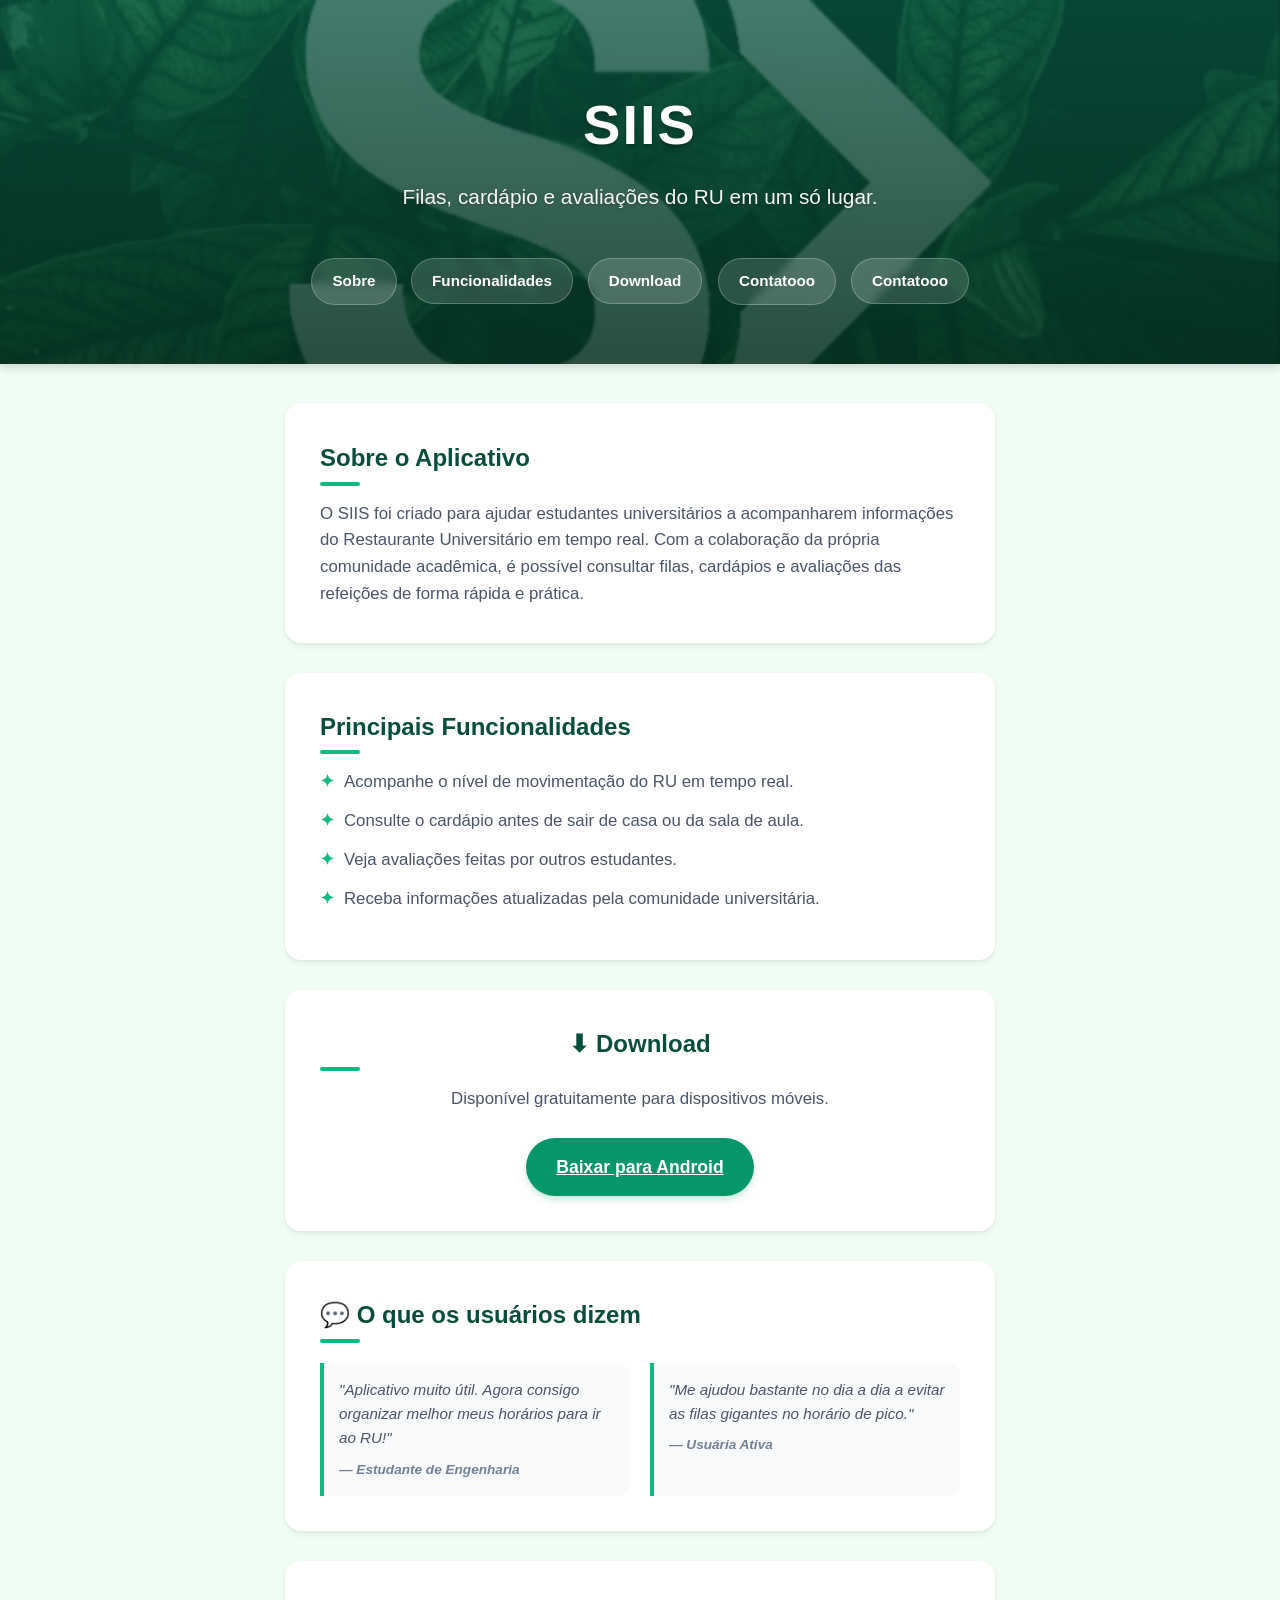
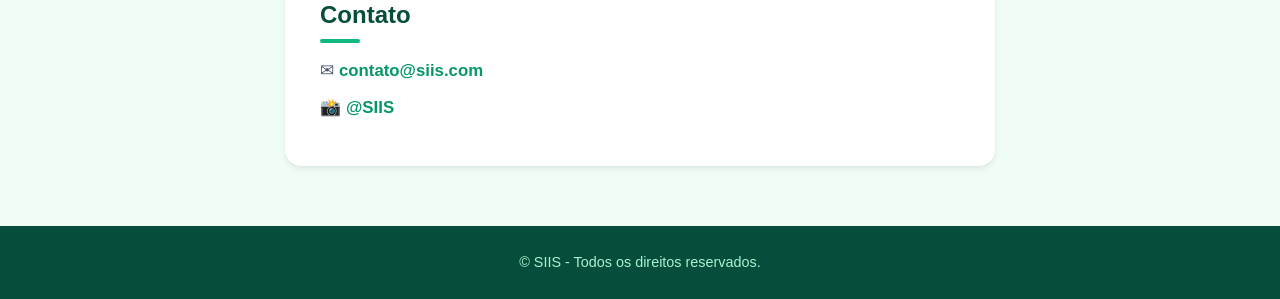
==== Index.html @ 7937b30b "realocação de arquivos realocação" ====
<!DOCTYPE html>
<html lang="pt-BR">
<head>
    <meta charset="UTF-8">
    <meta name="viewport" content="width=device-width, initial-scale=1.0">
    <title>SIIS - Informações do RU em Tempo Real</title>

    <link rel="stylesheet" href="style.css">
</head>
<body>

    <!-- topo do SIIS -->
    <header class="header-container">
        <h1>SIIS</h1>
        <h3>Filas, cardápio e avaliações do RU em um só lugar.</h3>

        <nav class="nav-menu">
            <a href="#sobre">Sobre</a>
            <a href="#funcionalidades">Funcionalidades</a>
            <a href="#download">Download</a>
            <a href="#contatoo">Contatooo</a>
             <a href="#contatoo">Contatooo</a>
        </nav>
    </header>

    <main class="main-container">

        <!-- parte de ver a proposta do SIIS -->
        <section id="sobre" class="card-section">
            <h2>Sobre o Aplicativo</h2>
            <p>
                O SIIS foi criado para ajudar estudantes universitários a acompanharem informações do Restaurante Universitário em tempo real. Com a colaboração da própria comunidade acadêmica, é possível consultar filas, cardápios e avaliações das refeições de forma rápida e prática.
            </p>
        </section>

        <!-- O que você pode fazer dentro do aplicativo -->
        <section id="funcionalidades" class="card-section">
            <h2>Principais Funcionalidades</h2>

            <ul class="features-list">
                <li>
                    <span>✦</span>
                    Acompanhe o nível de movimentação do RU em tempo real.
                </li>

                <li>
                    <span>✦</span>
                    Consulte o cardápio antes de sair de casa ou da sala de aula.
                </li>

                <li>
                    <span>✦</span>
                    Veja avaliações feitas por outros estudantes.
                </li>

                <li>
                    <span>✦</span>
                    Receba informações atualizadas pela comunidade universitária.
                </li>
            </ul>
        </section>

        <!-- Baixe o SIIS -->
        <section id="download" class="card-section download-box">
            <h2>⬇ Download</h2>

            <p>
                Disponível gratuitamente para dispositivos móveis.
            </p>

            <div class="buttons-group">
                <a href="#" class="btn btn-android">
                    Baixar para Android
                </a>
            </div>
        </section>

        <!-- O que a galera acha do app -->
        <section id="depoimentos" class="card-section">
            <h2>💬 O que os usuários dizem</h2>

            <div class="feedbacks-grid">

                <blockquote class="feedback-item">
                    <p>
                        "Aplicativo muito útil. Agora consigo organizar melhor meus horários para ir ao RU!"
                    </p>
                    <cite>— Estudante de Engenharia</cite>
                </blockquote>

                <blockquote class="feedback-item">
                    <p>
                        "Me ajudou bastante no dia a dia a evitar as filas gigantes no horário de pico."
                    </p>
                    <cite>— Usuária Ativa</cite>
                </blockquote>

            </div>
        </section>

        <!-- Fale com a equipe do SIIS -->
        <section id="contato" class="card-section contato-box">
            <h2>Contato</h2>

            <p>
                ✉ <a href="mailto:contato@siis.com">contato@siis.com</a>
            </p>

            <p>
                📸
                <a href="https://instagram.com/SIIS"
                   target="_blank"
                   rel="noopener noreferrer">
                    @SIIS
                </a>
            </p>
        </section>

    </main>

    <!-- Final da página -->
    <footer class="footer-page">
        <p>© SIIS - Todos os direitos reservados.</p>
    </footer>

</body>
</html>
---- style.css ----
/* Configurações Gerais e Reset*/
* {
    box-sizing: border-box;
    margin: 0;
    padding: 0;
}

html {
    scroll-behavior: smooth;
}

body {
    background-color: #f0fdf4; /* Fundo verde bem suave */
    font-family: 'Segoe UI', Arial, sans-serif;
    color: #2d3748; 
    line-height: 1.6;
}

/* Cabeçalho da com Imagem de Fundo e Menu Abaixo*/
.header-container {
    /* link da sua imagem de fundo */
    background: linear-gradient(rgba(6, 78, 59, 0.75), rgba(4, 47, 31, 0.85)), 
                url('logoSIIS.jpeg');
    background-size: cover;       /* Faz com que a imagem cubra todo o espaço disponível */
    background-position: center;  /* Centraliza o foco da imagem */
    background-repeat: no-repeat;
    color: white;
    text-align: center;
    padding: 80px 20px 60px 20px;
    box-shadow: 0 4px 10px rgba(0, 0, 0, 0.15);
}

.header-container h1 {
    font-size: 3.5rem;
    font-weight: 800;
    letter-spacing: 2px;
    margin-bottom: 10px;
    text-shadow: 0 2px 4px rgba(0, 0, 0, 0.3); 
}

.header-container h3 {
    font-size: 1.3rem;
    font-weight: 400;
    opacity: 0.95;
    margin-bottom: 45px; /* Empurra os botões de navegação mais para baixo */
    text-shadow: 0 1px 3px rgba(0, 0, 0, 0.3);
}

/* Menu de links parte dos (Botões do topo)*/
.nav-menu {
    display: flex;
    justify-content: center;
    gap: 15px;
    flex-wrap: wrap;
}

.nav-menu a {
    color: white;
    text-decoration: none;
    font-weight: 600;
    font-size: 0.95rem;
    padding: 10px 20px;
    border-radius: 25px;
    background-color: rgba(255, 255, 255, 0.15);
    backdrop-filter: blur(4px); /* Efeito de vidro fosco moderno sobre o fundo */
    border: 1px solid rgba(255, 255, 255, 0.25);
    transition: all 0.3s ease;
}

.nav-menu a:hover {
    background-color: white;
    color: #064e3b;
    transform: translateY(-3px);
    box-shadow: 0 6px 15px rgba(0, 0, 0, 0.2);
}

/* Layout Principal e Seções (Cards) */
.main-container {
    max-width: 750px;
    margin: 40px auto;
    padding: 0 20px;
}

.card-section {
    background-color: white;
    margin-bottom: 30px;
    padding: 35px;
    border-radius: 16px; 
    box-shadow: 0 4px 6px rgba(0, 0, 0, 0.05), 0 1px 3px rgba(0, 0, 0, 0.05);
    transition: transform 0.3s ease;
}

.card-section:hover {
    transform: scale(1.01);
}

.card-section h2 {
    color: #064e3b;
    font-size: 1.5rem;
    margin-bottom: 15px;
    position: relative;
    padding-bottom: 8px;
}

.card-section h2::after {
    content: '';
    position: absolute;
    bottom: 0;
    left: 0;
    width: 40px;
    height: 4px;
    background-color: #10b981;
    border-radius: 2px;
}

.card-section p {
    color: #4a5568;
    font-size: 1.05rem;
}

.features-list {
    list-style: none;
}

.features-list li {
    margin-bottom: 12px;
    font-size: 1.05rem;
    color: #4a5568;
    display: flex;
    align-items: flex-start;
}

.features-list li span {
    color: #10b981;
    font-weight: bold;
    margin-right: 10px;
}

/*Botões Interativos parte do download)*/
.download-box {
    text-align: center;
}

.download-box p {
    margin-bottom: 25px;
}

.buttons-group {
    display: flex;
    justify-content: center;
    gap: 15px;
}

.btn {
    color: white;
    border: none;
    padding: 15px 30px;
    font-size: 1.1rem;
    font-weight: 700;
    border-radius: 30px; 
    cursor: pointer;
    display: inline-flex;
    align-items: center;
    justify-content: center;
    transition: all 0.2s cubic-bezier(0.4, 0, 0.2, 1);
}

.btn-android {
    background-color: #059669;
    box-shadow: 0 4px 6px rgba(5, 150, 105, 0.2);
}

.btn-android:hover {
    background-color: #047857;
    transform: translateY(-3px); 
    box-shadow: 0 8px 15px rgba(5, 150, 105, 0.3);
}

.btn-android:active {
    transform: translateY(-1px);
    box-shadow: 0 4px 6px rgba(5, 150, 105, 0.2);
}

/*Depoimentos e Contatos */
.feedbacks-grid {
    display: grid;
    grid-template-columns: 1fr;
    gap: 20px;
    margin-top: 20px;
}

@media(min-width: 600px) {
    .feedbacks-grid { grid-template-columns: 1fr 1fr; }
}

.feedback-item {
    background-color: #f8fafc;
    border-left: 4px solid #10b981;
    padding: 15px;
    border-radius: 0 12px 12px 0;
}

.feedback-item p {
    font-style: italic;
    font-size: 0.95rem;
    margin-bottom: 5px;
}

.feedback-item cite {
    font-size: 0.85rem;
    color: #718096;
    font-weight: 600;
}

.contato-box p {
    margin-bottom: 10px;
    display: flex;
    align-items: center;
}

.contato-box a {
    color: #059669;
    text-decoration: none;
    font-weight: 600;
    margin-left: 5px;
}

.contato-box a:hover {
    text-decoration: underline;
}

/* ==========================================================================
   Rodapé (Footer)
   ========================================================================== */
.footer-page {
    background-color: #064e3b;
    color: #a7f3d0;
    text-align: center;
    padding: 25px 20px;
    margin-top: 60px;
    font-size: 0.9rem;
}
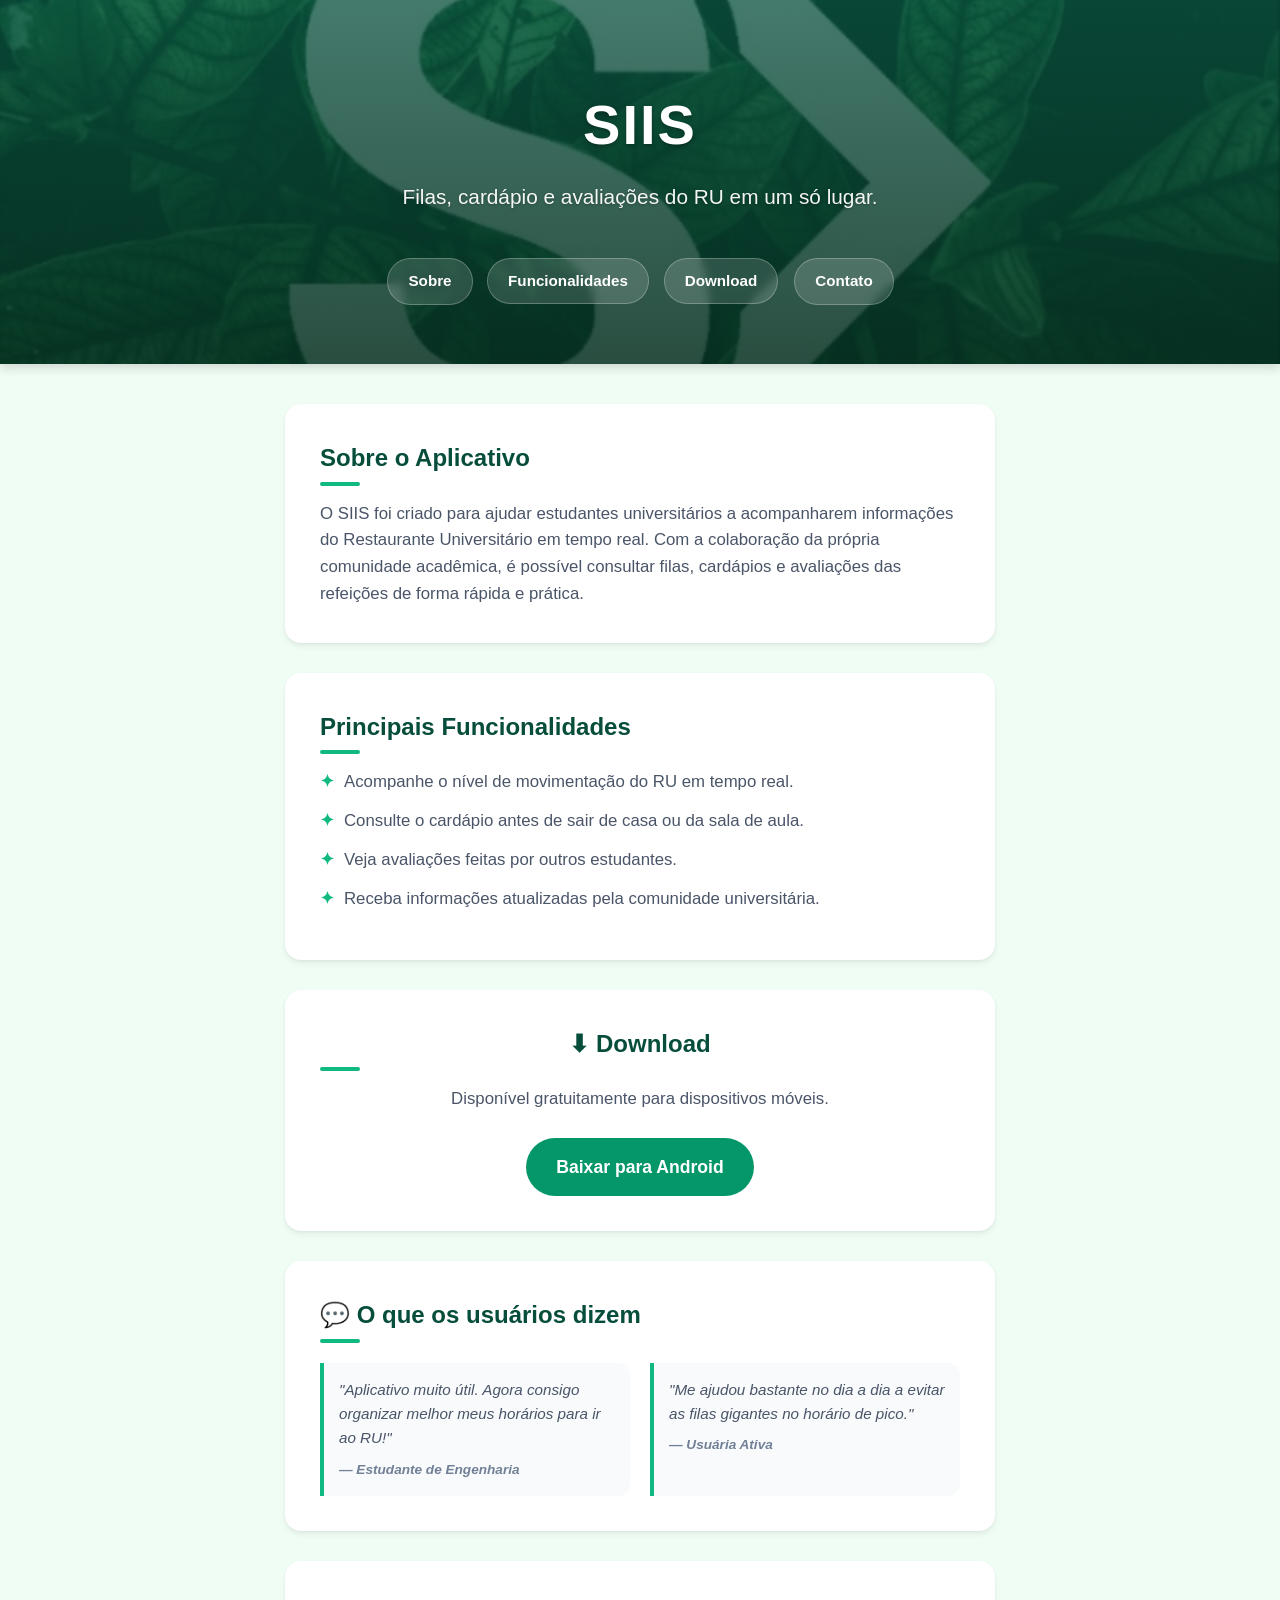
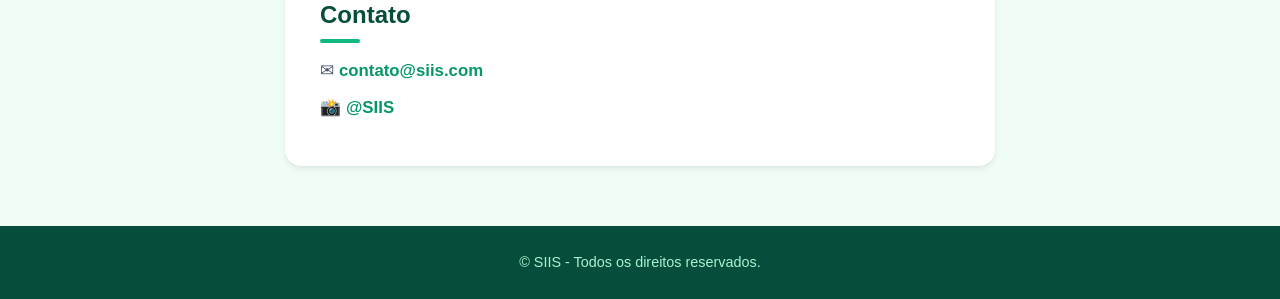
==== commit 4b8d9cfd: "correção nos arquivos correção nos arquivos" ====
--- a/Index.html
+++ b/Index.html
@@ -3,64 +3,63 @@
 <head>
     <meta charset="UTF-8">
     <meta name="viewport" content="width=device-width, initial-scale=1.0">
+
     <title>SIIS - Informações do RU em Tempo Real</title>
+    <link rel="stylesheet" href="src/css/style.css">
+</head>
 
-    <link rel="stylesheet" href="style.css">
-</head>
 <body>
-
-    <!-- topo do SIIS -->
     <header class="header-container">
         <h1>SIIS</h1>
-        <h3>Filas, cardápio e avaliações do RU em um só lugar.</h3>
+        <h3>
+            Filas, cardápio e avaliações do RU em um só lugar.
+        </h3>
+        <nav class="nav-menu">
 
-        <nav class="nav-menu">
             <a href="#sobre">Sobre</a>
+
             <a href="#funcionalidades">Funcionalidades</a>
+
             <a href="#download">Download</a>
-            <a href="#contatoo">Contatooo</a>
-             <a href="#contatoo">Contatooo</a>
+
+            <a href="#contato">Contato</a>
+
         </nav>
     </header>
-
     <main class="main-container">
-
-        <!-- parte de ver a proposta do SIIS -->
         <section id="sobre" class="card-section">
             <h2>Sobre o Aplicativo</h2>
             <p>
-                O SIIS foi criado para ajudar estudantes universitários a acompanharem informações do Restaurante Universitário em tempo real. Com a colaboração da própria comunidade acadêmica, é possível consultar filas, cardápios e avaliações das refeições de forma rápida e prática.
+                O SIIS foi criado para ajudar estudantes universitários 
+                a acompanharem informações do Restaurante Universitário 
+                em tempo real. Com a colaboração da própria comunidade 
+                acadêmica, é possível consultar filas, cardápios e avaliações 
+                das refeições de forma rápida e prática.
             </p>
         </section>
+        <section id="funcionalidades" class="card-section">
 
-        <!-- O que você pode fazer dentro do aplicativo -->
-        <section id="funcionalidades" class="card-section">
             <h2>Principais Funcionalidades</h2>
-
             <ul class="features-list">
                 <li>
                     <span>✦</span>
                     Acompanhe o nível de movimentação do RU em tempo real.
                 </li>
-
                 <li>
                     <span>✦</span>
                     Consulte o cardápio antes de sair de casa ou da sala de aula.
                 </li>
-
                 <li>
                     <span>✦</span>
                     Veja avaliações feitas por outros estudantes.
                 </li>
-
                 <li>
                     <span>✦</span>
                     Receba informações atualizadas pela comunidade universitária.
                 </li>
             </ul>
+
         </section>
-
-        <!-- Baixe o SIIS -->
         <section id="download" class="card-section download-box">
             <h2>⬇ Download</h2>
 
@@ -69,58 +68,66 @@
             </p>
 
             <div class="buttons-group">
+
                 <a href="#" class="btn btn-android">
                     Baixar para Android
                 </a>
+
+            </div>
+
+        </section>
+        <section id="depoimentos" class="card-section">
+            <h2>💬 O que os usuários dizem</h2>
+            <div class="feedbacks-grid">
+                <blockquote class="feedback-item">
+                    <p>
+                        "Aplicativo muito útil. Agora consigo organizar melhor 
+                        meus horários para ir ao RU!"
+                    </p>
+
+                    <cite>
+                        — Estudante de Engenharia
+                    </cite>
+
+                </blockquote>
+                <blockquote class="feedback-item">
+                    <p>
+                        "Me ajudou bastante no dia a dia a evitar as filas 
+                        gigantes no horário de pico."
+                    </p>
+
+                    <cite>
+                        — Usuária Ativa
+                    </cite>
+
+                </blockquote>
             </div>
         </section>
-
-        <!-- O que a galera acha do app -->
-        <section id="depoimentos" class="card-section">
-            <h2>💬 O que os usuários dizem</h2>
-
-            <div class="feedbacks-grid">
-
-                <blockquote class="feedback-item">
-                    <p>
-                        "Aplicativo muito útil. Agora consigo organizar melhor meus horários para ir ao RU!"
-                    </p>
-                    <cite>— Estudante de Engenharia</cite>
-                </blockquote>
-
-                <blockquote class="feedback-item">
-                    <p>
-                        "Me ajudou bastante no dia a dia a evitar as filas gigantes no horário de pico."
-                    </p>
-                    <cite>— Usuária Ativa</cite>
-                </blockquote>
-
-            </div>
-        </section>
-
-        <!-- Fale com a equipe do SIIS -->
         <section id="contato" class="card-section contato-box">
             <h2>Contato</h2>
-
             <p>
-                ✉ <a href="mailto:contato@siis.com">contato@siis.com</a>
+                ✉ 
+                <a href="mailto:contato@siis.com">
+                    contato@siis.com
+                </a>
             </p>
-
             <p>
                 📸
-                <a href="https://instagram.com/SIIS"
-                   target="_blank"
-                   rel="noopener noreferrer">
+                <a 
+                href="https://instagram.com/SIIS"
+                target="_blank"
+                rel="noopener noreferrer">
                     @SIIS
                 </a>
             </p>
+
         </section>
+    </main>
+    <footer class="footer-page">
+        <p>
+            © SIIS - Todos os direitos reservados.
+        </p>
 
-    </main>
-
-    <!-- Final da página -->
-    <footer class="footer-page">
-        <p>© SIIS - Todos os direitos reservados.</p>
     </footer>
 
 </body>
--- a/src/css/style.css
+++ b/src/css/style.css
@@ -0,0 +1,230 @@
+*{
+    box-sizing:border-box;
+    margin:0;
+    padding:0;
+}
+
+html{
+    scroll-behavior:smooth;
+}
+
+body{
+    background-color:#f0fdf4;
+    font-family:'Segoe UI',Arial,sans-serif;
+    color:#2d3748;
+    line-height:1.6;
+}
+
+.header-container{
+    background:
+    linear-gradient(rgba(6,78,59,.75),rgba(4,47,31,.85)),
+    url('../../assets/imagens/logoSIIS.jpeg');
+
+    background-size:cover;
+    background-position:center;
+    background-repeat:no-repeat;
+
+    color:white;
+    text-align:center;
+    padding:80px 20px 60px;
+
+    box-shadow:0 4px 10px rgba(0,0,0,.15);
+}
+
+.header-container h1{
+    font-size:3.5rem;
+    font-weight:800;
+    letter-spacing:2px;
+    margin-bottom:10px;
+    text-shadow:0 2px 4px rgba(0,0,0,.3);
+}
+
+.header-container h3{
+    font-size:1.3rem;
+    font-weight:400;
+    opacity:.95;
+    margin-bottom:45px;
+    text-shadow:0 1px 3px rgba(0,0,0,.3);
+}
+
+.nav-menu{
+    display:flex;
+    justify-content:center;
+    gap:15px;
+    flex-wrap:wrap;
+}
+
+.nav-menu a{
+    color:white;
+    text-decoration:none;
+    font-weight:600;
+    font-size:.95rem;
+    padding:10px 20px;
+    border-radius:25px;
+    background-color:rgba(255,255,255,.15);
+    backdrop-filter:blur(4px);
+    border:1px solid rgba(255,255,255,.25);
+    transition:.3s;
+}
+
+.nav-menu a:hover{
+    background:white;
+    color:#064e3b;
+    transform:translateY(-3px);
+    box-shadow:0 6px 15px rgba(0,0,0,.2);
+}
+
+.main-container{
+    max-width:750px;
+    margin:40px auto;
+    padding:0 20px;
+}
+
+.card-section{
+    background:white;
+    margin-bottom:30px;
+    padding:35px;
+    border-radius:16px;
+    box-shadow:0 4px 6px rgba(0,0,0,.05),0 1px 3px rgba(0,0,0,.05);
+    transition:.3s;
+}
+
+.card-section:hover{
+    transform:scale(1.01);
+}
+
+.card-section h2{
+    color:#064e3b;
+    font-size:1.5rem;
+    margin-bottom:15px;
+    position:relative;
+    padding-bottom:8px;
+}
+
+.card-section h2::after{
+    content:'';
+    position:absolute;
+    bottom:0;
+    left:0;
+    width:40px;
+    height:4px;
+    background:#10b981;
+    border-radius:2px;
+}
+
+.card-section p{
+    color:#4a5568;
+    font-size:1.05rem;
+}
+
+.features-list{
+    list-style:none;
+}
+
+.features-list li{
+    margin-bottom:12px;
+    font-size:1.05rem;
+    color:#4a5568;
+    display:flex;
+}
+
+.features-list li span{
+    color:#10b981;
+    font-weight:bold;
+    margin-right:10px;
+}
+
+.download-box{
+    text-align:center;
+}
+
+.download-box p{
+    margin-bottom:25px;
+}
+
+.buttons-group{
+    display:flex;
+    justify-content:center;
+    gap:15px;
+}
+
+.btn{
+    color:white;
+    padding:15px 30px;
+    font-size:1.1rem;
+    font-weight:700;
+    border-radius:30px;
+    cursor:pointer;
+    display:inline-flex;
+    align-items:center;
+    justify-content:center;
+    text-decoration:none;
+    transition:.3s;
+}
+
+.btn-android{
+    background:#059669;
+}
+
+.btn-android:hover{
+    background:#047857;
+    transform:translateY(-3px);
+}
+
+.feedbacks-grid{
+    display:grid;
+    grid-template-columns:1fr;
+    gap:20px;
+    margin-top:20px;
+}
+
+@media(min-width:600px){
+    .feedbacks-grid{
+        grid-template-columns:1fr 1fr;
+    }
+}
+
+.feedback-item{
+    background:#f8fafc;
+    border-left:4px solid #10b981;
+    padding:15px;
+    border-radius:0 12px 12px 0;
+}
+
+.feedback-item p{
+    font-style:italic;
+    font-size:.95rem;
+    margin-bottom:5px;
+}
+
+.feedback-item cite{
+    font-size:.85rem;
+    color:#718096;
+    font-weight:600;
+}
+
+.contato-box p{
+    margin-bottom:10px;
+    display:flex;
+    align-items:center;
+}
+
+.contato-box a{
+    color:#059669;
+    text-decoration:none;
+    font-weight:600;
+    margin-left:5px;
+}
+
+.contato-box a:hover{
+    text-decoration:underline;
+}
+
+.footer-page{
+    background:#064e3b;
+    color:#a7f3d0;
+    text-align:center;
+    padding:25px 20px;
+    margin-top:60px;
+    font-size:.9rem;
+}
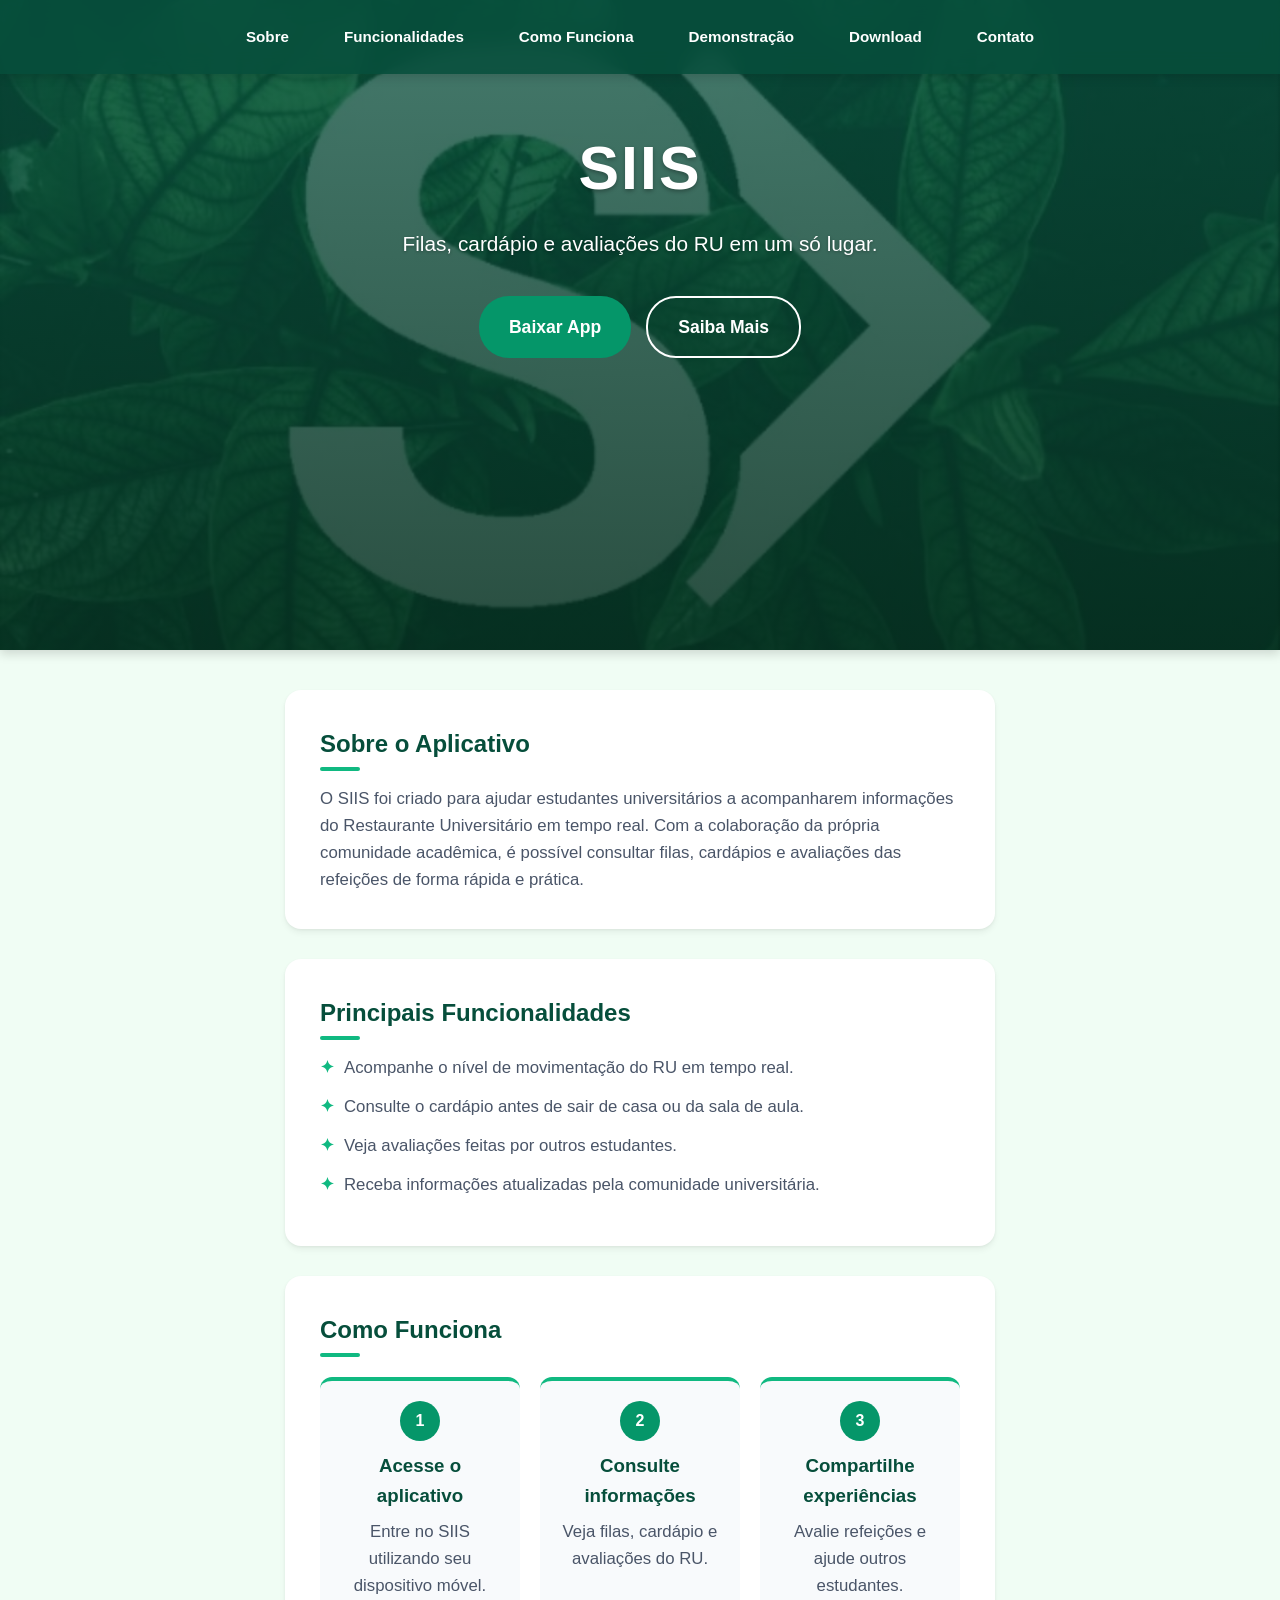
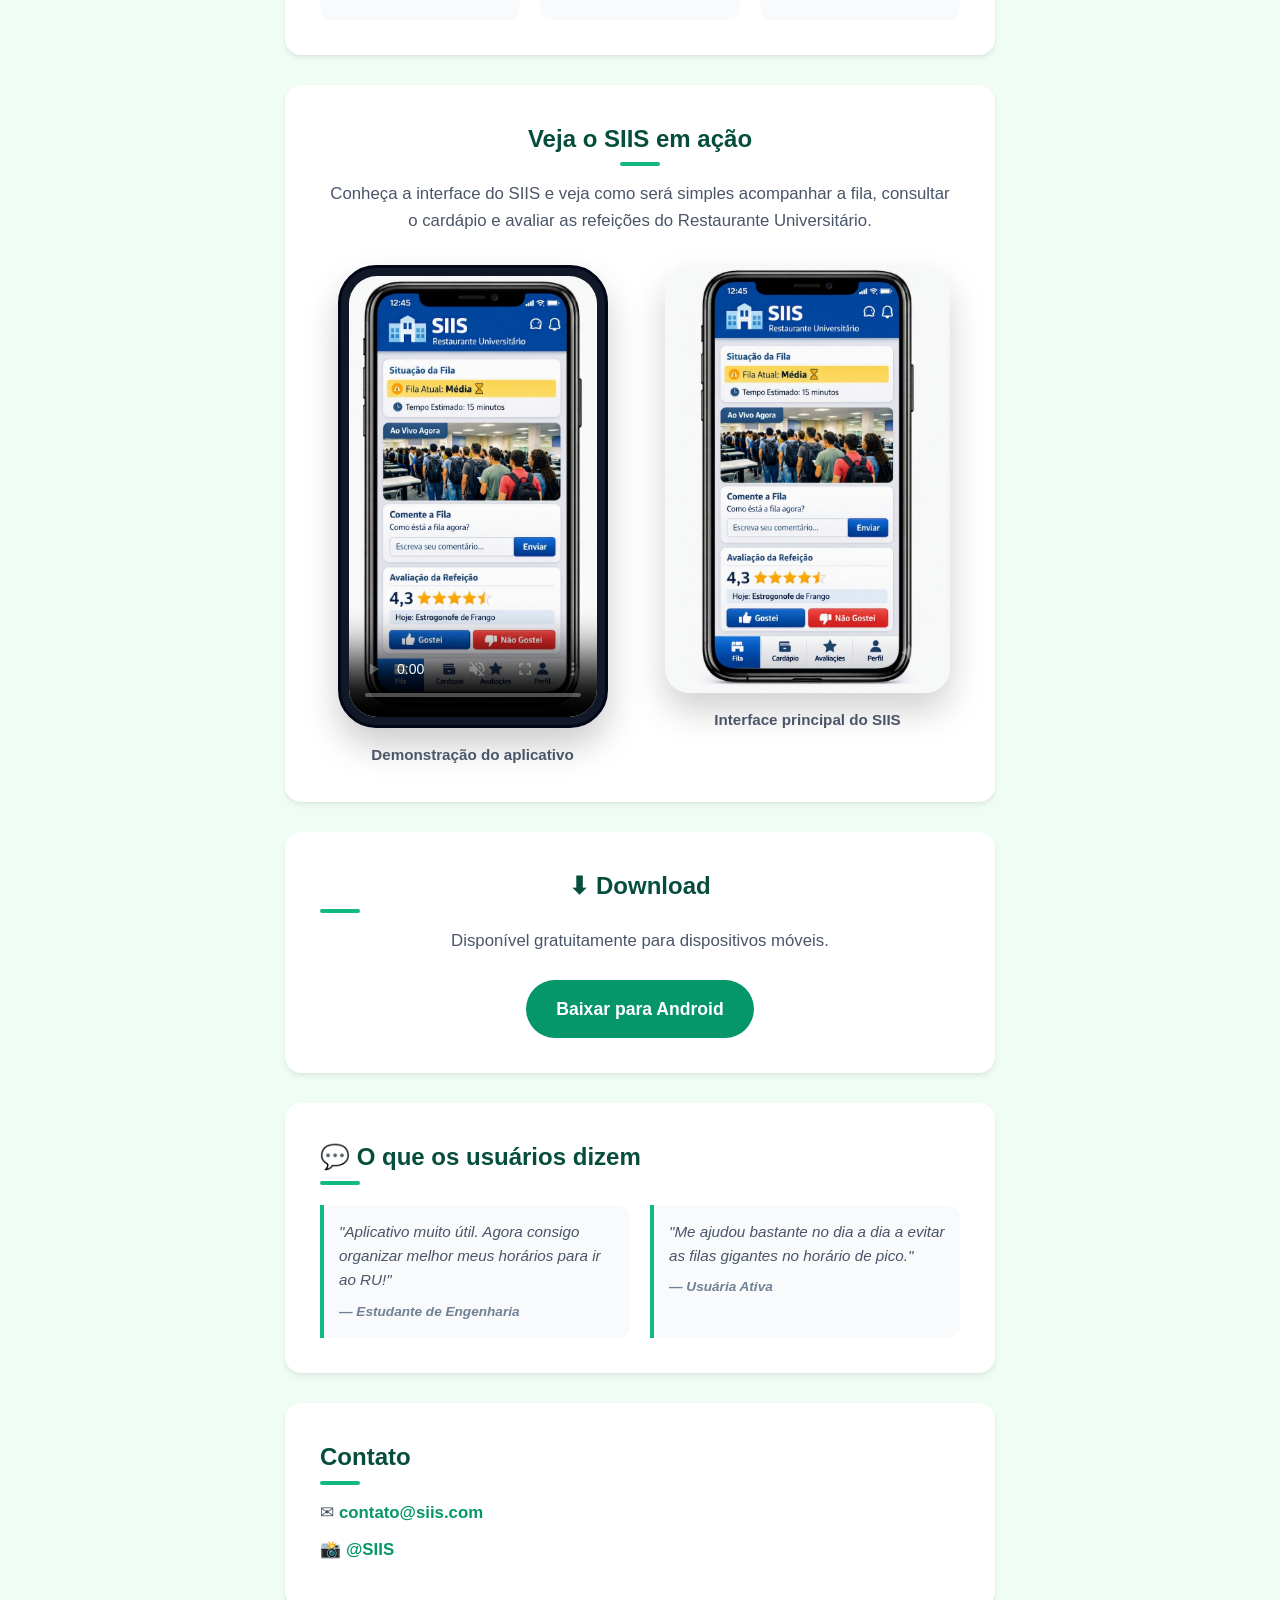
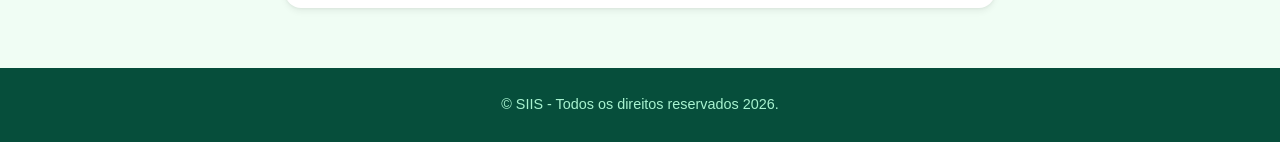
==== commit 2035ddef: "atualização na interface foi adicionado vídeo e imagem de demonstração do app e melhorias nas animaç" ====
--- a/Index.html
+++ b/Index.html
@@ -1,65 +1,188 @@
 <!DOCTYPE html>
 <html lang="pt-BR">
+
 <head>
+    <!-- Configurações principais da página -->
     <meta charset="UTF-8">
     <meta name="viewport" content="width=device-width, initial-scale=1.0">
+    <meta
+        name="description"
+        content="SIIS: informações sobre filas, cardápio e avaliações do Restaurante Universitário.">
 
     <title>SIIS - Informações do RU em Tempo Real</title>
+
+    <!-- Arquivo CSS -->
     <link rel="stylesheet" href="src/css/style.css">
 </head>
 
 <body>
+    <!-- Menu de navegação fixo -->
+    <nav class="nav-menu">
+        <a href="#sobre">Sobre</a>
+        <a href="#funcionalidades">Funcionalidades</a>
+        <a href="#como-funciona">Como Funciona</a>
+        <a href="#demonstracao">Demonstração</a>
+        <a href="#download">Download</a>
+        <a href="#contato">Contato</a>
+    </nav>
+
+    <!-- Cabeçalho principal do site -->
     <header class="header-container">
-        <h1>SIIS</h1>
-        <h3>
-            Filas, cardápio e avaliações do RU em um só lugar.
-        </h3>
-        <nav class="nav-menu">
-
-            <a href="#sobre">Sobre</a>
-
-            <a href="#funcionalidades">Funcionalidades</a>
-
-            <a href="#download">Download</a>
-
-            <a href="#contato">Contato</a>
-
-        </nav>
+        <div class="hero-content">
+            <h1>SIIS</h1>
+
+            <h3>
+                Filas, cardápio e avaliações do RU em um só lugar.
+            </h3>
+
+            <!-- Botões principais do cabeçalho -->
+            <div class="hero-buttons">
+                <a href="#download" class="btn btn-android">
+                    Baixar App
+                </a>
+
+                <a href="#sobre" class="btn btn-outline">
+                    Saiba Mais
+                </a>
+            </div>
+        </div>
     </header>
+
+    <!-- Conteúdo principal do site -->
     <main class="main-container">
+
+        <!-- Seção sobre o aplicativo -->
         <section id="sobre" class="card-section">
             <h2>Sobre o Aplicativo</h2>
-            <p>
-                O SIIS foi criado para ajudar estudantes universitários 
-                a acompanharem informações do Restaurante Universitário 
-                em tempo real. Com a colaboração da própria comunidade 
-                acadêmica, é possível consultar filas, cardápios e avaliações 
+
+            <p>
+                O SIIS foi criado para ajudar estudantes universitários
+                a acompanharem informações do Restaurante Universitário
+                em tempo real. Com a colaboração da própria comunidade
+                acadêmica, é possível consultar filas, cardápios e avaliações
                 das refeições de forma rápida e prática.
             </p>
         </section>
+
+        <!-- Seção de funcionalidades -->
         <section id="funcionalidades" class="card-section">
-
             <h2>Principais Funcionalidades</h2>
+
             <ul class="features-list">
                 <li>
                     <span>✦</span>
                     Acompanhe o nível de movimentação do RU em tempo real.
                 </li>
+
                 <li>
                     <span>✦</span>
                     Consulte o cardápio antes de sair de casa ou da sala de aula.
                 </li>
+
                 <li>
                     <span>✦</span>
                     Veja avaliações feitas por outros estudantes.
                 </li>
+
                 <li>
                     <span>✦</span>
                     Receba informações atualizadas pela comunidade universitária.
                 </li>
             </ul>
-
-        </section>
+        </section>
+
+        <!-- Seção explicando como o aplicativo funciona -->
+        <section id="como-funciona" class="card-section">
+            <h2>Como Funciona</h2>
+
+            <div class="steps-container">
+
+                <!-- Primeiro passo -->
+                <div class="step-item">
+                    <span>1</span>
+                    <h3>Acesse o aplicativo</h3>
+
+                    <p>
+                        Entre no SIIS utilizando seu dispositivo móvel.
+                    </p>
+                </div>
+
+                <!-- Segundo passo -->
+                <div class="step-item">
+                    <span>2</span>
+                    <h3>Consulte informações</h3>
+
+                    <p>
+                        Veja filas, cardápio e avaliações do RU.
+                    </p>
+                </div>
+
+                <!-- Terceiro passo -->
+                <div class="step-item">
+                    <span>3</span>
+                    <h3>Compartilhe experiências</h3>
+
+                    <p>
+                        Avalie refeições e ajude outros estudantes.
+                    </p>
+                </div>
+            </div>
+        </section>
+
+        <!-- Seção de demonstração do aplicativo -->
+        <section id="demonstracao" class="card-section showcase-section">
+            <h2>Veja o SIIS em ação</h2>
+
+            <p class="showcase-description">
+                Conheça a interface do SIIS e veja como será simples acompanhar
+                a fila, consultar o cardápio e avaliar as refeições do
+                Restaurante Universitário.
+            </p>
+
+            <div class="app-preview-grid">
+
+                <!-- Vídeo de demonstração -->
+                <figure class="app-preview-item">
+                    <div class="video-phone">
+                        <video
+                            class="app-video"
+                            autoplay
+                            muted
+                            loop
+                            playsinline
+                            controls
+                            preload="metadata"
+                            poster="assets/imagens/tela-siis.png">
+
+                            <source
+                                src="assets/videos/demo-siis.mp4"
+                                type="video/mp4">
+
+                            Seu navegador não oferece suporte à reprodução de vídeos.
+                        </video>
+                    </div>
+
+                    <figcaption>
+                        Demonstração do aplicativo
+                    </figcaption>
+                </figure>
+
+                <!-- Imagem da interface -->
+                <figure class="app-preview-item">
+                    <img
+                        src="assets/imagens/tela-siis.png"
+                        alt="Tela principal do aplicativo SIIS mostrando a situação da fila e a avaliação da refeição"
+                        class="app-screenshot"
+                        loading="lazy">
+
+                    <figcaption>
+                        Interface principal do SIIS
+                    </figcaption>
+                </figure>
+            </div>
+        </section>
+
+        <!-- Seção de download -->
         <section id="download" class="card-section download-box">
             <h2>⬇ Download</h2>
 
@@ -68,67 +191,76 @@
             </p>
 
             <div class="buttons-group">
-
                 <a href="#" class="btn btn-android">
                     Baixar para Android
                 </a>
-
-            </div>
-
-        </section>
+            </div>
+        </section>
+
+        <!-- Seção de depoimentos -->
         <section id="depoimentos" class="card-section">
             <h2>💬 O que os usuários dizem</h2>
+
             <div class="feedbacks-grid">
+
+                <!-- Primeiro depoimento -->
                 <blockquote class="feedback-item">
                     <p>
-                        "Aplicativo muito útil. Agora consigo organizar melhor 
+                        "Aplicativo muito útil. Agora consigo organizar melhor
                         meus horários para ir ao RU!"
                     </p>
 
                     <cite>
                         — Estudante de Engenharia
                     </cite>
-
                 </blockquote>
+
+                <!-- Segundo depoimento -->
                 <blockquote class="feedback-item">
                     <p>
-                        "Me ajudou bastante no dia a dia a evitar as filas 
+                        "Me ajudou bastante no dia a dia a evitar as filas
                         gigantes no horário de pico."
                     </p>
 
                     <cite>
                         — Usuária Ativa
                     </cite>
-
                 </blockquote>
             </div>
         </section>
+
+        <!-- Seção de contato -->
         <section id="contato" class="card-section contato-box">
             <h2>Contato</h2>
-            <p>
-                ✉ 
+
+            <p>
+                ✉
                 <a href="mailto:contato@siis.com">
                     contato@siis.com
                 </a>
             </p>
+
             <p>
                 📸
-                <a 
-                href="https://instagram.com/SIIS"
-                target="_blank"
-                rel="noopener noreferrer">
+                <a
+                    href="https://instagram.com/SIIS"
+                    target="_blank"
+                    rel="noopener noreferrer">
                     @SIIS
                 </a>
             </p>
-
         </section>
     </main>
+
+    <!-- Rodapé do site -->
     <footer class="footer-page">
         <p>
             © SIIS - Todos os direitos reservados.
         </p>
-
     </footer>
 
+    <!-- Arquivo JavaScript -->
+    <script src="src/js/script.js"></script>
 </body>
+
 </html>
--- a/src/css/style.css
+++ b/src/css/style.css
@@ -1,13 +1,16 @@
+/* Configurações gerais */
 *{
     box-sizing:border-box;
     margin:0;
     padding:0;
 }
 
+/* Rolagem suave entre as seções */
 html{
     scroll-behavior:smooth;
 }
 
+/* Estilo principal da página */
 body{
     background-color:#f0fdf4;
     font-family:'Segoe UI',Arial,sans-serif;
@@ -15,45 +18,41 @@
     line-height:1.6;
 }
 
+/* Cabeçalho principal com imagem de fundo */
 .header-container{
     background:
-    linear-gradient(rgba(6,78,59,.75),rgba(4,47,31,.85)),
-    url('../../assets/imagens/logoSIIS.jpeg');
-
+        linear-gradient(rgba(6,78,59,.75),rgba(4,47,31,.85)),
+        url('../../assets/imagens/logoSIIS.jpeg');
     background-size:cover;
     background-position:center;
     background-repeat:no-repeat;
-
     color:white;
     text-align:center;
-    padding:80px 20px 60px;
-
+    min-height:650px;
+    padding:120px 20px 60px;
     box-shadow:0 4px 10px rgba(0,0,0,.15);
-}
-
-.header-container h1{
-    font-size:3.5rem;
-    font-weight:800;
-    letter-spacing:2px;
-    margin-bottom:10px;
-    text-shadow:0 2px 4px rgba(0,0,0,.3);
-}
-
-.header-container h3{
-    font-size:1.3rem;
-    font-weight:400;
-    opacity:.95;
-    margin-bottom:45px;
-    text-shadow:0 1px 3px rgba(0,0,0,.3);
-}
-
+    position:relative;
+}
+
+/* Menu de navegação fixo */
 .nav-menu{
+    position:fixed;
+    top:0;
+    left:0;
+    width:100%;
     display:flex;
     justify-content:center;
+    align-items:center;
     gap:15px;
     flex-wrap:wrap;
-}
-
+    padding:15px 20px;
+    background:rgba(6,78,59,.85);
+    backdrop-filter:blur(10px);
+    box-shadow:0 3px 10px rgba(0,0,0,.15);
+    z-index:1000;
+}
+
+/* Links do menu */
 .nav-menu a{
     color:white;
     text-decoration:none;
@@ -61,93 +60,47 @@
     font-size:.95rem;
     padding:10px 20px;
     border-radius:25px;
-    background-color:rgba(255,255,255,.15);
-    backdrop-filter:blur(4px);
-    border:1px solid rgba(255,255,255,.25);
     transition:.3s;
 }
 
+/* Efeito ao passar o mouse nos links */
 .nav-menu a:hover{
     background:white;
     color:#064e3b;
     transform:translateY(-3px);
-    box-shadow:0 6px 15px rgba(0,0,0,.2);
-}
-
-.main-container{
-    max-width:750px;
-    margin:40px auto;
-    padding:0 20px;
-}
-
-.card-section{
-    background:white;
-    margin-bottom:30px;
-    padding:35px;
-    border-radius:16px;
-    box-shadow:0 4px 6px rgba(0,0,0,.05),0 1px 3px rgba(0,0,0,.05);
-    transition:.3s;
-}
-
-.card-section:hover{
-    transform:scale(1.01);
-}
-
-.card-section h2{
-    color:#064e3b;
-    font-size:1.5rem;
-    margin-bottom:15px;
-    position:relative;
-    padding-bottom:8px;
-}
-
-.card-section h2::after{
-    content:'';
-    position:absolute;
-    bottom:0;
-    left:0;
-    width:40px;
-    height:4px;
-    background:#10b981;
-    border-radius:2px;
-}
-
-.card-section p{
-    color:#4a5568;
-    font-size:1.05rem;
-}
-
-.features-list{
-    list-style:none;
-}
-
-.features-list li{
-    margin-bottom:12px;
-    font-size:1.05rem;
-    color:#4a5568;
-    display:flex;
-}
-
-.features-list li span{
-    color:#10b981;
-    font-weight:bold;
-    margin-right:10px;
-}
-
-.download-box{
-    text-align:center;
-}
-
-.download-box p{
-    margin-bottom:25px;
-}
-
-.buttons-group{
+}
+
+/* Menu após a página ser rolada */
+.nav-menu.scrolled{
+    background:rgba(4,47,31,.95);
+}
+
+/* Título principal do cabeçalho */
+.hero-content h1{
+    font-size:3.8rem;
+    font-weight:800;
+    letter-spacing:2px;
+    margin-bottom:10px;
+    text-shadow:0 2px 4px rgba(0,0,0,.3);
+}
+
+/* Subtítulo principal */
+.hero-content h3{
+    font-size:1.3rem;
+    font-weight:400;
+    margin-bottom:35px;
+    text-shadow:0 1px 3px rgba(0,0,0,.3);
+}
+
+/* Grupo de botões do cabeçalho */
+.hero-buttons{
     display:flex;
     justify-content:center;
     gap:15px;
-}
-
+    flex-wrap:wrap;
+}
+
+/* Estilo geral dos botões */
 .btn{
     color:white;
     padding:15px 30px;
@@ -162,15 +115,247 @@
     transition:.3s;
 }
 
+/* Botão verde de download */
 .btn-android{
     background:#059669;
 }
 
+/* Efeito do botão verde */
 .btn-android:hover{
     background:#047857;
     transform:translateY(-3px);
-}
-
+    box-shadow:0 8px 15px rgba(0,0,0,.2);
+}
+
+/* Botão transparente do cabeçalho */
+.btn-outline{
+    border:2px solid white;
+    background:transparent;
+}
+
+/* Efeito do botão transparente */
+.btn-outline:hover{
+    background:white;
+    color:#064e3b;
+    transform:translateY(-3px);
+}
+
+/* Área principal do conteúdo */
+.main-container{
+    max-width:750px;
+    margin:40px auto;
+    padding:0 20px;
+}
+
+/* Estilo padrão das seções */
+.card-section{
+    background:white;
+    margin-bottom:30px;
+    padding:35px;
+    border-radius:16px;
+    box-shadow:
+        0 4px 6px rgba(0,0,0,.05),
+        0 1px 3px rgba(0,0,0,.05);
+    scroll-margin-top:100px;
+    opacity:0;
+    transform:translateY(30px);
+    transition:.6s ease;
+}
+
+/* Seção visível após animação do JavaScript */
+.card-section.show{
+    opacity:1;
+    transform:translateY(0);
+}
+
+/* Efeito ao passar o mouse nas seções */
+.card-section:hover{
+    box-shadow:
+        0 10px 20px rgba(0,0,0,.08),
+        0 3px 6px rgba(0,0,0,.05);
+}
+
+/* Títulos das seções */
+.card-section h2{
+    color:#064e3b;
+    font-size:1.5rem;
+    margin-bottom:15px;
+    position:relative;
+    padding-bottom:8px;
+}
+
+/* Linha verde abaixo dos títulos */
+.card-section h2::after{
+    content:'';
+    position:absolute;
+    bottom:0;
+    left:0;
+    width:40px;
+    height:4px;
+    background:#10b981;
+    border-radius:2px;
+}
+
+/* Textos das seções */
+.card-section p{
+    color:#4a5568;
+    font-size:1.05rem;
+}
+
+/* Lista de funcionalidades */
+.features-list{
+    list-style:none;
+}
+
+/* Itens da lista de funcionalidades */
+.features-list li{
+    margin-bottom:12px;
+    font-size:1.05rem;
+    color:#4a5568;
+    display:flex;
+}
+
+/* Símbolos verdes da lista */
+.features-list li span{
+    color:#10b981;
+    font-weight:bold;
+    margin-right:10px;
+}
+
+/* Área dos passos de funcionamento */
+.steps-container{
+    display:grid;
+    grid-template-columns:1fr;
+    gap:20px;
+    margin-top:20px;
+}
+
+/* Cada passo da seção Como Funciona */
+.step-item{
+    background:#f8fafc;
+    padding:20px;
+    border-radius:12px;
+    text-align:center;
+    border-top:4px solid #10b981;
+    transition:.3s;
+}
+
+/* Efeito nos passos */
+.step-item:hover{
+    transform:translateY(-5px);
+    box-shadow:0 8px 18px rgba(0,0,0,.08);
+}
+
+/* Número de cada passo */
+.step-item span{
+    display:inline-flex;
+    width:40px;
+    height:40px;
+    align-items:center;
+    justify-content:center;
+    border-radius:50%;
+    background:#059669;
+    color:white;
+    font-weight:bold;
+    margin-bottom:10px;
+}
+
+/* Títulos dos passos */
+.step-item h3{
+    color:#064e3b;
+    margin-bottom:8px;
+}
+
+/* Seção de demonstração */
+.showcase-section{
+    text-align:center;
+}
+
+/* Centraliza a linha do título da demonstração */
+.showcase-section h2::after{
+    left:50%;
+    transform:translateX(-50%);
+}
+
+/* Texto introdutório da demonstração */
+.showcase-description{
+    max-width:620px;
+    margin:0 auto;
+}
+
+/* Organização do vídeo e da imagem */
+.app-preview-grid{
+    display:grid;
+    grid-template-columns:repeat(2,minmax(0,1fr));
+    align-items:start;
+    gap:30px;
+    margin-top:30px;
+}
+
+/* Item de demonstração */
+.app-preview-item{
+    margin:0;
+}
+
+/* Moldura semelhante a um celular */
+.video-phone{
+    width:100%;
+    max-width:270px;
+    margin:0 auto;
+    padding:8px;
+    background:#111827;
+    border:3px solid #020617;
+    border-radius:38px;
+    box-shadow:0 18px 35px rgba(0,0,0,.2);
+}
+
+/* Vídeo do aplicativo */
+.app-video{
+    display:block;
+    width:100%;
+    aspect-ratio:9/16;
+    object-fit:cover;
+    background:#000;
+    border-radius:28px;
+}
+
+/* Imagem da interface do aplicativo */
+.app-screenshot{
+    display:block;
+    width:100%;
+    max-width:285px;
+    height:auto;
+    margin:0 auto;
+    border-radius:25px;
+    box-shadow:0 18px 35px rgba(0,0,0,.18);
+}
+
+/* Legendas do vídeo e da imagem */
+.app-preview-item figcaption{
+    margin-top:15px;
+    color:#4a5568;
+    font-size:.95rem;
+    font-weight:600;
+}
+
+/* Seção de download */
+.download-box{
+    text-align:center;
+}
+
+/* Texto da seção de download */
+.download-box p{
+    margin-bottom:25px;
+}
+
+/* Grupo de botões de download */
+.buttons-group{
+    display:flex;
+    justify-content:center;
+    gap:15px;
+}
+
+/* Organização dos depoimentos */
 .feedbacks-grid{
     display:grid;
     grid-template-columns:1fr;
@@ -178,12 +363,7 @@
     margin-top:20px;
 }
 
-@media(min-width:600px){
-    .feedbacks-grid{
-        grid-template-columns:1fr 1fr;
-    }
-}
-
+/* Caixa de cada depoimento */
 .feedback-item{
     background:#f8fafc;
     border-left:4px solid #10b981;
@@ -191,24 +371,28 @@
     border-radius:0 12px 12px 0;
 }
 
+/* Texto do depoimento */
 .feedback-item p{
     font-style:italic;
     font-size:.95rem;
     margin-bottom:5px;
 }
 
+/* Nome do usuário do depoimento */
 .feedback-item cite{
     font-size:.85rem;
     color:#718096;
     font-weight:600;
 }
 
+/* Linhas da seção de contato */
 .contato-box p{
     margin-bottom:10px;
     display:flex;
     align-items:center;
 }
 
+/* Links da seção de contato */
 .contato-box a{
     color:#059669;
     text-decoration:none;
@@ -216,10 +400,12 @@
     margin-left:5px;
 }
 
+/* Efeito nos links de contato */
 .contato-box a:hover{
     text-decoration:underline;
 }
 
+/* Rodapé do site */
 .footer-page{
     background:#064e3b;
     color:#a7f3d0;
@@ -227,4 +413,71 @@
     padding:25px 20px;
     margin-top:60px;
     font-size:.9rem;
+}
+
+/* Ajustes para telas maiores */
+@media(min-width:600px){
+    .steps-container{
+        grid-template-columns:repeat(3,1fr);
+    }
+
+    .feedbacks-grid{
+        grid-template-columns:1fr 1fr;
+    }
+}
+
+/* Ajustes do vídeo e imagem em telas menores */
+@media(max-width:700px){
+    .app-preview-grid{
+        grid-template-columns:1fr;
+    }
+
+    .video-phone{
+        max-width:245px;
+    }
+
+    .app-screenshot{
+        max-width:260px;
+    }
+}
+
+/* Ajustes gerais para celulares */
+@media(max-width:600px){
+    .header-container{
+        min-height:550px;
+        padding:140px 20px 40px;
+    }
+
+    .hero-content h1{
+        font-size:2.8rem;
+    }
+
+    .hero-content h3{
+        font-size:1rem;
+    }
+
+    .hero-buttons{
+        flex-direction:column;
+        align-items:center;
+    }
+
+    .hero-buttons .btn{
+        width:100%;
+        max-width:280px;
+    }
+
+    .nav-menu{
+        gap:5px;
+        padding:10px;
+    }
+
+    .nav-menu a{
+        font-size:.8rem;
+        padding:8px 10px;
+    }
+
+    .card-section{
+        padding:25px;
+        scroll-margin-top:140px;
+    }
 }
